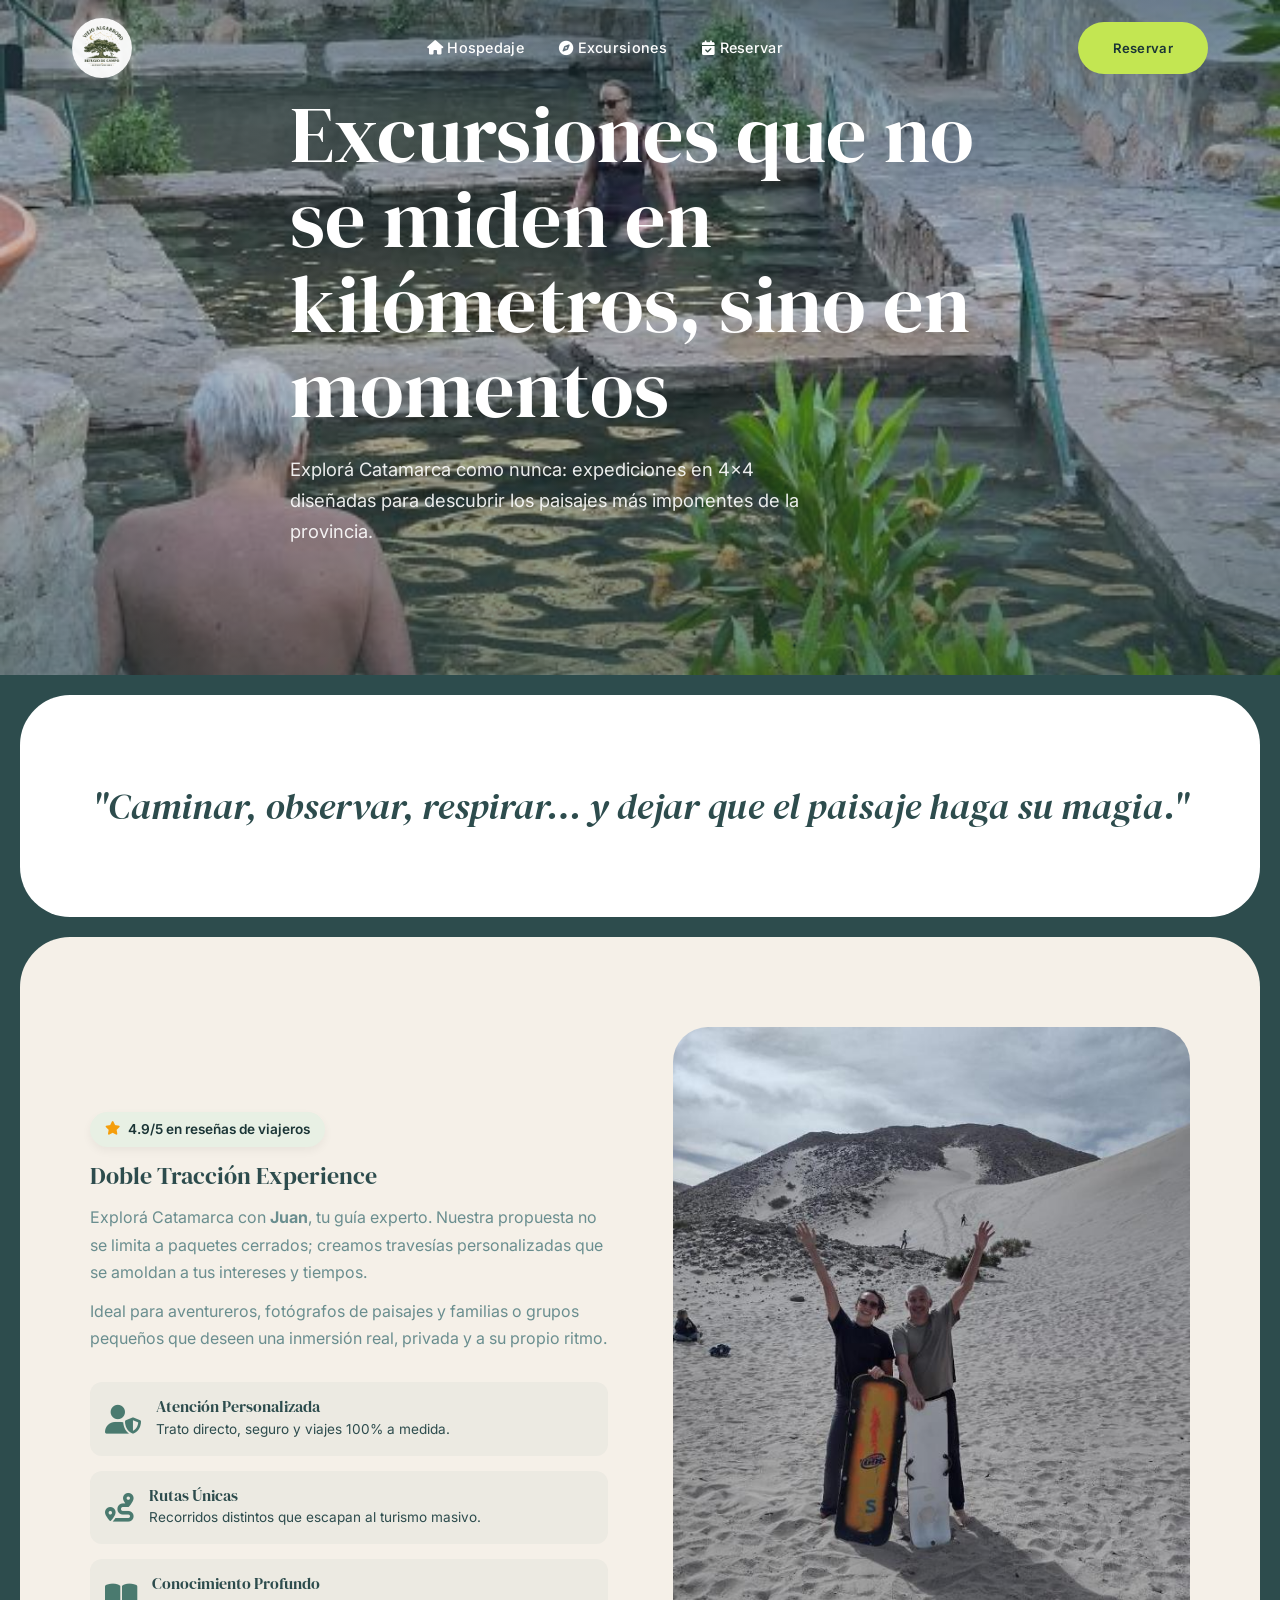
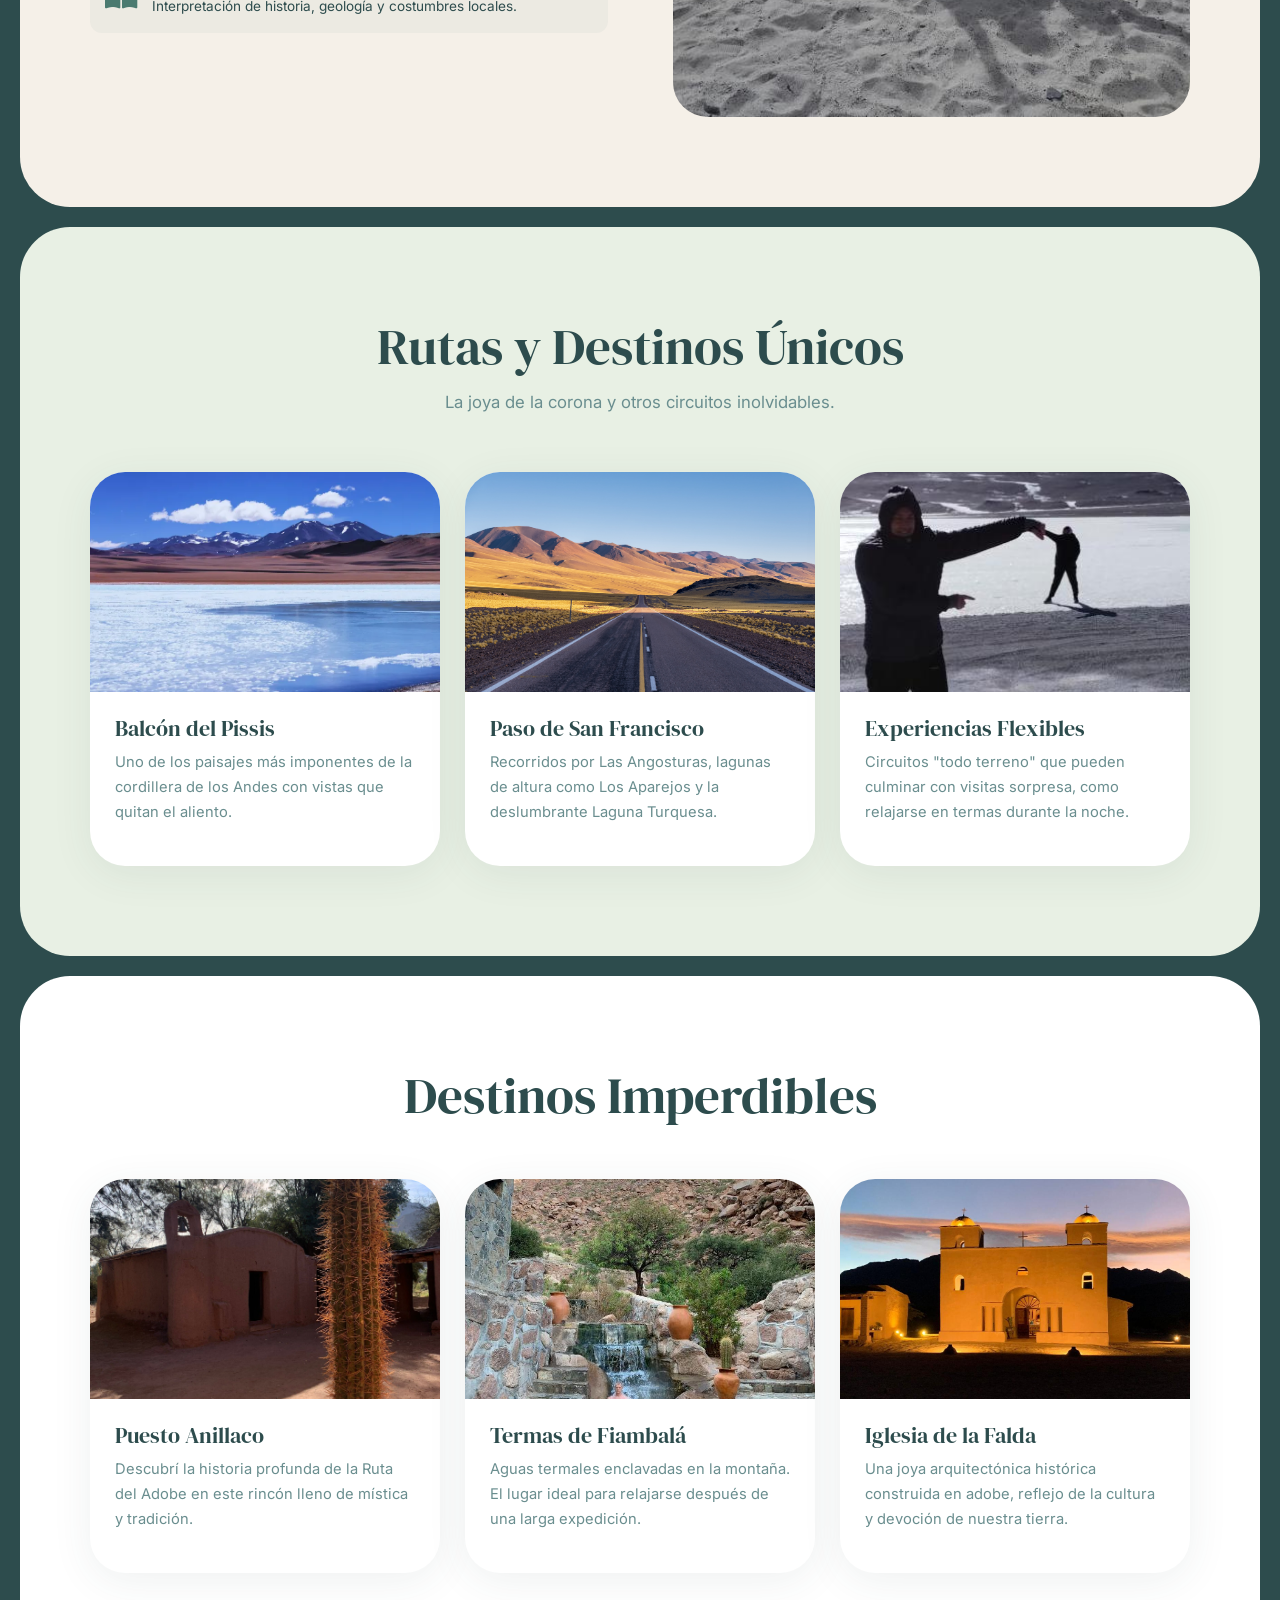
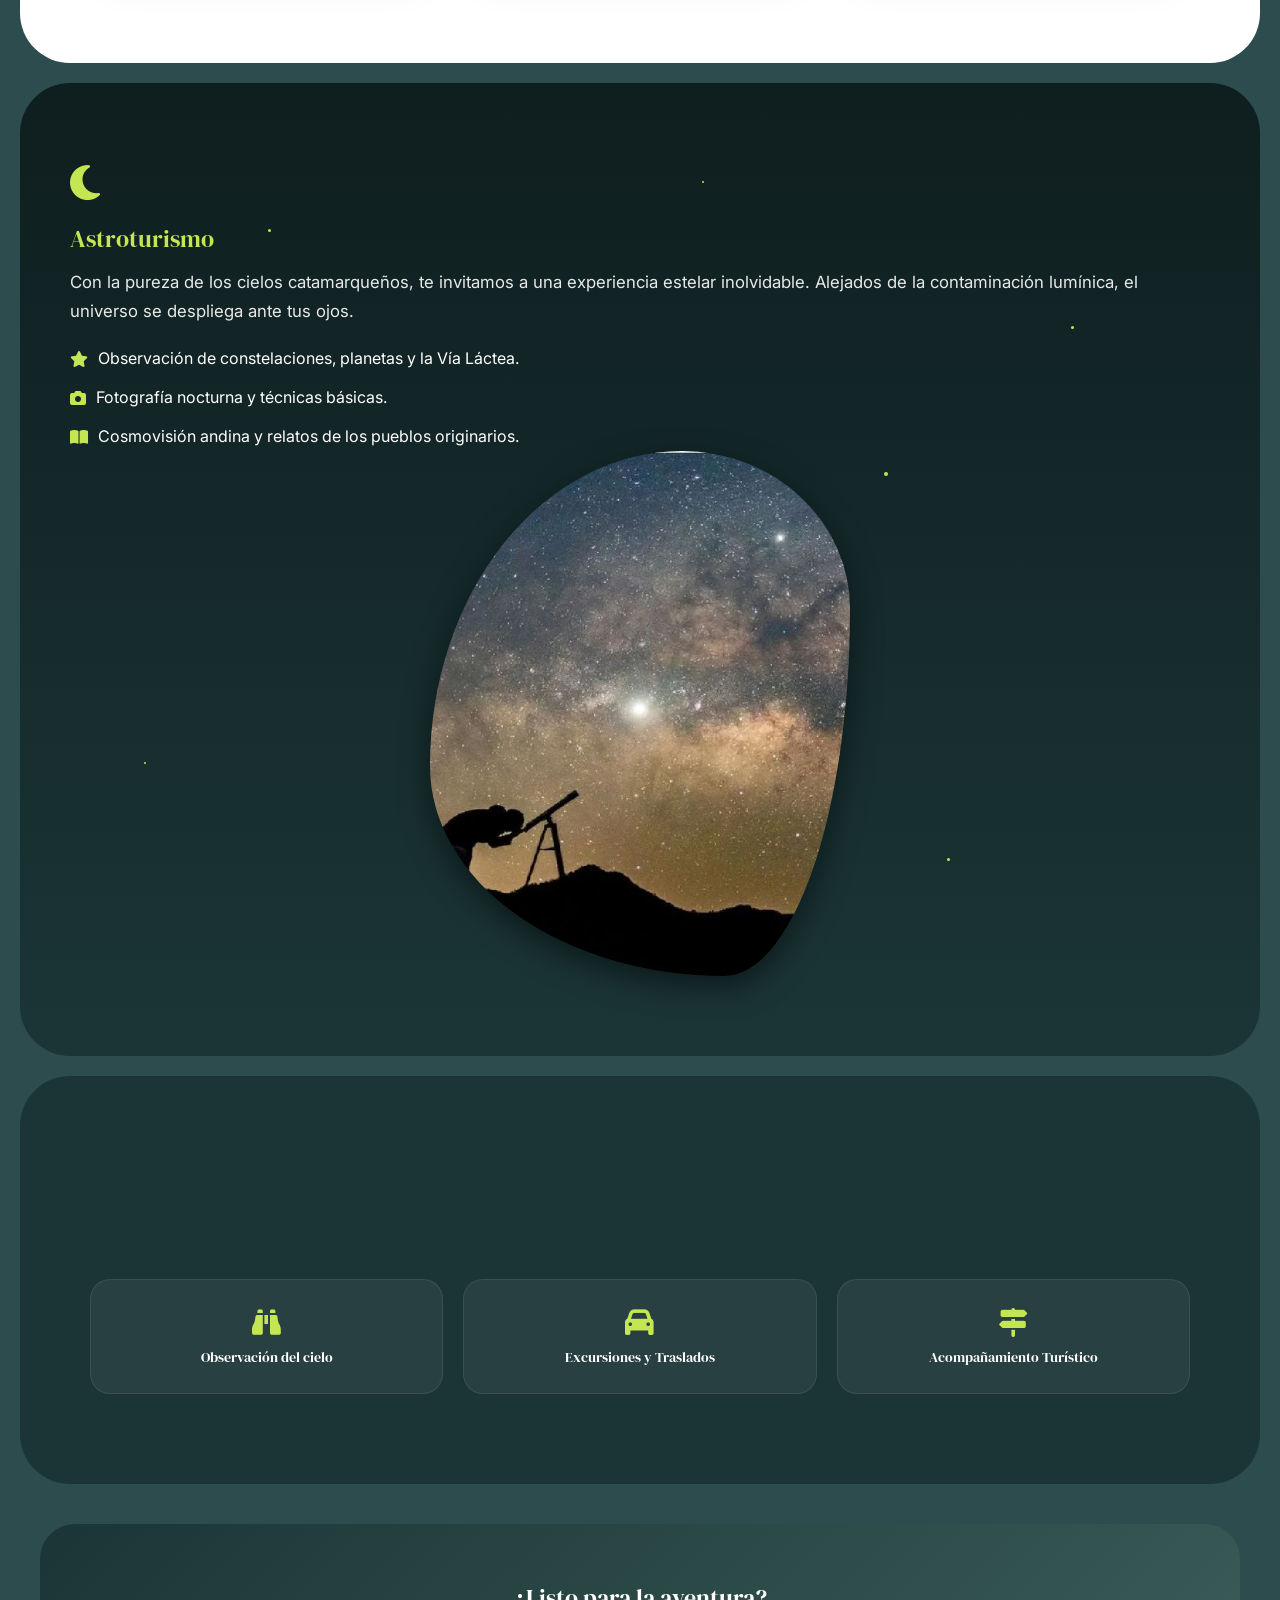
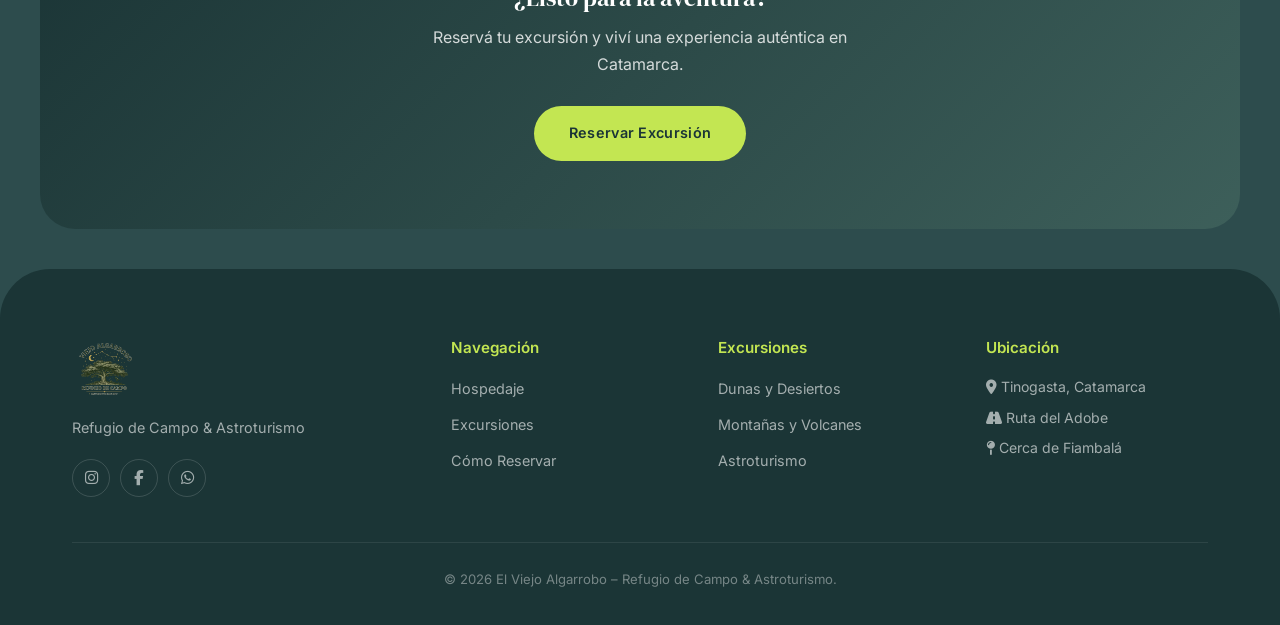
==== excursiones.html @ 02c89354 "Initial commit" ====
<!DOCTYPE html>
<html lang="es">

<head>
    <meta charset="UTF-8">
    <meta name="viewport" content="width=device-width, initial-scale=1.0">
    <title>Excursiones y Aventuras | El Viejo Algarrobo - Catamarca</title>
    <meta name="description"
        content="Expediciones en 4x4, astroturismo y aventuras únicas en Catamarca. Descubrí dunas, volcanes y la Ruta del Adobe.">
    <link rel="stylesheet" href="style.css">
    <link rel="stylesheet" href="https://cdnjs.cloudflare.com/ajax/libs/font-awesome/6.4.0/css/all.min.css">
</head>

<body>

    <header id="main-header">
        <div class="container">
            <nav>
                <a href="index.html" class="logo"><img src="img/LOGO N.png" alt="El Viejo Algarrobo"></a>
                <ul class="nav-links" id="nav-links">
                    <li><a href="index.html"><i class="fas fa-home"></i> Hospedaje</a></li>
                    <li><a href="excursiones.html"><i class="fas fa-compass"></i> Excursiones</a></li>
                    <li><a href="index.html#booking"><i class="fas fa-calendar-check"></i> Reservar</a></li>
                </ul>
                <button class="menu-toggle" id="menu-toggle" aria-label="Menú">
                    <span></span><span></span><span></span>
                </button>
                <a href="index.html#booking" class="btn btn-primary" style="font-size:0.82rem;">Reservar</a>
            </nav>
        </div>
    </header>

    <main>
        <!-- Hero -->
        <section class="hero" style="height: 75vh; min-height: 500px;">
            <div class="hero-slideshow">
                <div class="hero-slide active">
                    <img src="img/salidas/557940878.jpg" alt="Paisaje de Catamarca">
                </div>
            </div>
            <div class="container">
                <div class="hero-content">
                    <h1>Excursiones que no se miden en kilómetros, sino en momentos</h1>
                    <p>Explorá Catamarca como nunca: expediciones en 4x4 diseñadas para descubrir los paisajes más
                        imponentes de la provincia.</p>
                </div>
            </div>
        </section>

        <!-- Slogan -->
        <section class="section-card section-card--white" style="text-align:center;">
            <div class="section-inner reveal">
                <h2
                    style="font-style: italic; font-weight: 400; font-size: clamp(1.4rem, 3.5vw, 2.3rem); color: var(--primary);">
                    "Caminar, observar, respirar… y dejar que el paisaje haga su magia."</h2>
            </div>
        </section>

        <!-- Doble Traccion Experience -->
        <section class="section-card">
            <div class="section-inner">
                <div class="features-split">
                    <div class="features-content reveal-left">
                        <div
                            style="display:inline-flex; align-items:center; gap:8px; background:var(--green-soft); color:var(--primary-dark); padding:6px 15px; border-radius:20px; font-weight:600; font-size:0.85rem; margin-bottom:15px; box-shadow:0 4px 10px rgba(0,0,0,0.05);">
                            <i class="fas fa-star" style="color:#F59E0B;"></i> 4.9/5 en reseñas de viajeros
                        </div>
                        <h2 style="margin-bottom:15px;">Doble Tracción Experience</h2>
                        <p style="color:var(--text-light); margin-bottom:12px;">Explorá Catamarca con
                            <strong>Juan</strong>, tu guía experto. Nuestra propuesta no se limita a paquetes cerrados;
                            creamos travesías personalizadas que se amoldan a tus intereses y tiempos.</p>
                        <p style="color:var(--text-light); margin-bottom:20px;">Ideal para aventureros, fotógrafos de
                            paisajes y familias o grupos pequeños que deseen una inmersión real, privada y a su propio
                            ritmo.</p>

                        <div class="features-list" style="grid-template-columns: 1fr; gap:15px;">
                            <div class="feature-item"
                                style="flex-direction:row; align-items:center; gap:15px; background:rgba(45, 76, 77, 0.04); padding:15px; border-radius:12px;">
                                <i class="fas fa-user-shield" style="font-size:1.8rem;"></i>
                                <div>
                                    <h4 style="margin-bottom:2px;">Atención Personalizada</h4>
                                    <p style="font-size:0.85rem; margin:0;">Trato directo, seguro y viajes 100% a
                                        medida.</p>
                                </div>
                            </div>
                            <div class="feature-item"
                                style="flex-direction:row; align-items:center; gap:15px; background:rgba(45, 76, 77, 0.04); padding:15px; border-radius:12px;">
                                <i class="fas fa-route" style="font-size:1.8rem;"></i>
                                <div>
                                    <h4 style="margin-bottom:2px;">Rutas Únicas</h4>
                                    <p style="font-size:0.85rem; margin:0;">Recorridos distintos que escapan al turismo
                                        masivo.</p>
                                </div>
                            </div>
                            <div class="feature-item"
                                style="flex-direction:row; align-items:center; gap:15px; background:rgba(45, 76, 77, 0.04); padding:15px; border-radius:12px;">
                                <i class="fas fa-book-open" style="font-size:1.8rem;"></i>
                                <div>
                                    <h4 style="margin-bottom:2px;">Conocimiento Profundo</h4>
                                    <p style="font-size:0.85rem; margin:0;">Interpretación de historia, geología y
                                        costumbres locales.</p>
                                </div>
                            </div>
                        </div>
                    </div>
                    <div class="features-img reveal-right">
                        <img src="img/salidas/557941487.jpg" alt="Expedición en Catamarca 4x4" class="organic-shape">
                    </div>
                </div>
            </div>
        </section>

        <!-- Rutas y Destinos -->
        <section class="section-card section-card--green">
            <div class="section-inner">
                <div class="section-title reveal">
                    <h2>Rutas y Destinos Únicos</h2>
                    <p>La joya de la corona y otros circuitos inolvidables.</p>
                </div>
                <div class="cards-grid reveal-stagger">
                    <div class="card">
                        <div class="card-img"><img src="img/salidas/balcon-del-pissis.webp" alt="Balcón del Pissis">
                        </div>
                        <div class="card-content">
                            <h3>Balcón del Pissis</h3>
                            <p>Uno de los paisajes más imponentes de la cordillera de los Andes con vistas que quitan el
                                aliento.</p>
                        </div>
                    </div>
                    <div class="card">
                        <div class="card-img"><img
                                src="img/salidas/El-paso-de-San-Francisco-y-la-Ruta-de-los-Seismiles-3-1.jpg"
                                alt="Paso de San Francisco"></div>
                        <div class="card-content">
                            <h3>Paso de San Francisco</h3>
                            <p>Recorridos por Las Angosturas, lagunas de altura como Los Aparejos y la deslumbrante
                                Laguna Turquesa.</p>
                        </div>
                    </div>
                    <div class="card">
                        <div class="card-img"><img src="img/salidas/557941484.jpg" alt="Aventura Nocturna"></div>
                        <div class="card-content">
                            <h3>Experiencias Flexibles</h3>
                            <p>Circuitos "todo terreno" que pueden culminar con visitas sorpresa, como relajarse en
                                termas durante la noche.</p>
                        </div>
                    </div>
                </div>
            </div>
        </section>
        <!-- Places -->
        <section class="section-card section-card--white">
            <div class="section-inner">
                <div class="section-title reveal">
                    <h2>Destinos Imperdibles</h2>
                </div>
                <div class="cards-grid reveal-stagger"
                    style="grid-template-columns: repeat(auto-fit, minmax(300px, 1fr));">
                    <div class="card">
                        <div class="card-img"><img src="img/salidas/el puesto.jpg" alt="Puesto Anillaco"></div>
                        <div class="card-content">
                            <h3>Puesto Anillaco</h3>
                            <p>Descubrí la historia profunda de la Ruta del Adobe en este rincón lleno de mística y
                                tradición.</p>
                        </div>
                    </div>
                    <div class="card">
                        <div class="card-img"><img src="img/salidas/557940879.jpg" alt="Termas de Fiambalá"></div>
                        <div class="card-content">
                            <h3>Termas de Fiambalá</h3>
                            <p>Aguas termales enclavadas en la montaña. El lugar ideal para relajarse después de una
                                larga expedición.</p>
                        </div>
                    </div>
                    <div class="card">
                        <div class="card-img"><img src="img/salidas/557939324.jpg" alt="Iglesia de la Flada"></div>
                        <div class="card-content">
                            <h3>Iglesia de la Falda</h3>
                            <p>Una joya arquitectónica histórica construida en adobe, reflejo de la cultura y devoción
                                de nuestra tierra.</p>
                        </div>
                    </div>
                </div>
            </div>
        </section>

        <!-- Astroturismo -->
        <section class="section-card" style="padding:0; background:transparent;">
            <div class="astro-section reveal" style="text-align:left;">
                <div class="stars">
                    <div class="star"></div>
                    <div class="star"></div>
                    <div class="star"></div>
                    <div class="star"></div>
                    <div class="star"></div>
                    <div class="star"></div>
                </div>

                <div class="features-split" style="position:relative; z-index:1;">
                    <div class="features-content">
                        <i class="fas fa-moon"
                            style="font-size: 2.5rem; color: var(--accent); margin-bottom: 22px; display: block;"></i>
                        <h2 style="color:var(--accent); margin-bottom:15px;">Astroturismo</h2>
                        <p style="color:rgba(255,255,255,0.9); margin-bottom:12px; font-size: 1.05rem;">Con la pureza de
                            los cielos catamarqueños, te invitamos a una experiencia estelar inolvidable. Alejados de la
                            contaminación lumínica, el universo se despliega ante tus ojos.</p>

                        <div style="margin-top:20px; display:flex; flex-direction:column; gap:12px;">
                            <div style="display:flex; align-items:center; gap:10px;">
                                <i class="fas fa-star" style="color:var(--accent);"></i>
                                <span style="color:var(--white);">Observación de constelaciones, planetas y la Vía
                                    Láctea.</span>
                            </div>
                            <div style="display:flex; align-items:center; gap:10px;">
                                <i class="fas fa-camera" style="color:var(--accent);"></i>
                                <span style="color:var(--white);">Fotografía nocturna y técnicas básicas.</span>
                            </div>
                            <div style="display:flex; align-items:center; gap:10px;">
                                <i class="fas fa-book-open" style="color:var(--accent);"></i>
                                <span style="color:var(--white);">Cosmovisión andina y relatos de los pueblos
                                    originarios.</span>
                            </div>
                        </div>
                    <div class="features-img">
                        <div class="astro-img-wrapper organic-shape">
                            <div class="shooting-star shooting-star-1"></div>
                            <div class="shooting-star shooting-star-2"></div>
                            <div class="shooting-star shooting-star-3"></div>
                            <img src="img/salidas/astroturismo.webp" alt="Astroturismo en Catamarca">
                        </div>
                    </div>
                </div>
            </div>
        </section>

        <!-- Activities -->
        <section class="section-card section-card--dark">
            <div class="section-inner">
                <div class="section-title reveal">
                    <h2>Actividades</h2>
                </div>
                <div class="services-grid reveal-stagger"
                    style="grid-template-columns: repeat(auto-fit, minmax(180px, 1fr));">
                    <div class="service-item"><i class="fas fa-binoculars"></i>
                        <h4>Observación del cielo</h4>
                    </div>
                    <div class="service-item"><i class="fas fa-car"></i>
                        <h4>Excursiones y Traslados</h4>
                    </div>
                    <div class="service-item"><i class="fas fa-map-signs"></i>
                        <h4>Acompañamiento Turístico</h4>
                    </div>
                </div>
            </div>
        </section>

        <!-- CTA -->
        <section class="section-card" style="background:transparent; padding:20px;">
            <div class="cta-banner reveal">
                <h2>¿Listo para la aventura?</h2>
                <p>Reservá tu excursión y viví una experiencia auténtica en Catamarca.</p>
                <a href="index.html#booking" class="btn btn-primary">Reservar Excursión</a>
            </div>
        </section>
    </main>

    <footer>
        <div class="container">
            <div class="footer-grid">
                <div class="footer-logo">
                    <img src="img/LOGO N.png" alt="Logo">
                    <p>Refugio de Campo & Astroturismo</p>
                    <div class="social-links">
                        <a href="https://www.instagram.com/elviejoalgarrobotinogasta/" target="_blank"
                            aria-label="Instagram"><i class="fab fa-instagram"></i></a>
                        <a href="#" aria-label="Facebook"><i class="fab fa-facebook-f"></i></a>
                        <a href="#" aria-label="WhatsApp"><i class="fab fa-whatsapp"></i></a>
                    </div>
                </div>
                <div class="footer-col">
                    <h4>Navegación</h4>
                    <ul>
                        <li><a href="index.html">Hospedaje</a></li>
                        <li><a href="excursiones.html">Excursiones</a></li>
                        <li><a href="index.html#booking">Cómo Reservar</a></li>
                    </ul>
                </div>
                <div class="footer-col">
                    <h4>Excursiones</h4>
                    <ul>
                        <li><a href="#">Dunas y Desiertos</a></li>
                        <li><a href="#">Montañas y Volcanes</a></li>
                        <li><a href="#">Astroturismo</a></li>
                    </ul>
                </div>
                <div class="footer-col">
                    <h4>Ubicación</h4>
                    <p><i class="fas fa-map-marker-alt"></i> Tinogasta, Catamarca</p>
                    <p><i class="fas fa-road"></i> Ruta del Adobe</p>
                    <p><i class="fas fa-map-pin"></i> Cerca de Fiambalá</p>
                </div>
            </div>
            <div class="copyright">
                <p>&copy; 2026 El Viejo Algarrobo – Refugio de Campo & Astroturismo.</p>
            </div>
        </div>
    </footer>

    <script src="main.js"></script>
</body>

</html>
---- style.css ----
@import url('https://fonts.googleapis.com/css2?family=DM+Serif+Display:ital@0;1&family=Inter:wght@100..900&display=swap');

:root {
    --primary: #2D4C4D;
    --primary-dark: #1B3536;
    --primary-light: #3A6364;
    --accent: #C3E652;
    --accent-dark: #a8c93e;
    --cream: #F5F0E8;
    --cream-light: #FAF8F4;
    --white: #ffffff;
    --green-soft: #E8F0E4;
    --green-card: #3D5F5A;
    --green-muted: #4A7A6F;
    --text: #2D4C4D;
    --text-light: #6A8E8F;
    --font-serif: "DM Serif Display", serif;
    --font-sans: "Inter", sans-serif;
    --radius-xl: 50px;
    --radius-lg: 35px;
    --radius-md: 20px;
    --radius-pill: 100px;
    --transition: all 0.5s cubic-bezier(0.4, 0, 0.2, 1);
    --shadow-card: 0 8px 40px rgba(45, 76, 77, 0.08);
}

*, *::before, *::after { margin: 0; padding: 0; box-sizing: border-box; }
html { scroll-behavior: smooth; }

body {
    font-family: var(--font-sans);
    background-color: var(--primary);
    color: var(--text);
    line-height: 1.7;
    overflow-x: hidden;
}

h1, h2, h3, h4 { font-family: var(--font-serif); font-weight: 400; line-height: 1.15; }
a { text-decoration: none; color: inherit; transition: var(--transition); }
ul { list-style: none; }
img { max-width: 100%; display: block; }

/* --- Utilities --- */
.container { max-width: 1200px; margin: 0 auto; padding: 0 2rem; }

.section-card {
    background: var(--cream);
    border-radius: var(--radius-xl);
    padding: 90px 60px;
    margin: 20px;
    position: relative;
}

.section-card--white {
    background: var(--white);
}

.section-card--green {
    background: var(--green-soft);
}

.section-card--dark {
    background: var(--primary-dark);
    color: var(--white);
}

.section-card--accent {
    background: var(--green-card);
    color: var(--white);
}

.section-inner {
    max-width: 1100px;
    margin: 0 auto;
}

.btn {
    display: inline-block;
    padding: 15px 35px;
    border-radius: var(--radius-pill);
    font-weight: 600;
    font-size: 0.9rem;
    letter-spacing: 0.3px;
    cursor: pointer;
    border: none;
    font-family: var(--font-sans);
    transition: var(--transition);
    position: relative;
    overflow: hidden;
}

.btn-primary {
    background-color: var(--accent);
    color: var(--primary-dark);
}
.btn-primary:hover {
    background-color: var(--accent-dark);
    transform: translateY(-3px);
    box-shadow: 0 12px 30px rgba(195, 230, 82, 0.35);
}

.btn-outline {
    border: 2px solid var(--primary);
    background: transparent;
    color: var(--primary);
}
.btn-outline:hover { background: var(--primary); color: var(--white); }

.btn-outline-light {
    border: 2px solid rgba(255,255,255,0.5);
    background: transparent;
    color: var(--white);
}
.btn-outline-light:hover {
    background: rgba(255,255,255,0.12);
    border-color: var(--white);
}

.organic-shape {
    border-radius: 60% 40% 30% 70% / 60% 30% 70% 40%;
    overflow: hidden;
}

/* --- Header --- */
header {
    position: fixed; top: 0; left: 0; width: 100%;
    z-index: 1000; padding: 18px 0;
    transition: var(--transition);
}

header.scrolled {
    background: rgba(45, 76, 77, 0.92);
    backdrop-filter: blur(14px);
    padding: 10px 0;
    box-shadow: 0 4px 30px rgba(0,0,0,0.15);
}

nav { display: flex; justify-content: space-between; align-items: center; }
.logo img { 
    height: 60px; 
    border-radius: 50%; 
    background: rgba(255, 255, 255, 0.95);
    padding: 5px;
    box-shadow: 0 0 15px rgba(255, 255, 255, 0.5);
    animation: pulseNavLogo 3s infinite alternate;
}

@keyframes pulseNavLogo {
    0% { box-shadow: 0 0 10px rgba(255, 255, 255, 0.4); }
    100% { box-shadow: 0 0 20px rgba(255, 255, 255, 0.8); }
}
.nav-links { display: flex; gap: 35px; }
.nav-links a {
    font-weight: 500; font-size: 0.9rem;
    color: var(--white); position: relative;
    letter-spacing: 0.3px;
}
.nav-links a::after {
    content: ''; position: absolute; bottom: -6px; left: 0;
    width: 0; height: 2px; background: var(--accent);
    transition: width 0.4s ease;
}
.nav-links a:hover::after { width: 100%; }

.menu-toggle {
    display: none; background: none; border: none;
    cursor: pointer; flex-direction: column; gap: 5px; padding: 8px;
    z-index: 1001;
}
.menu-toggle span {
    display: block; width: 28px; height: 3px;
    background: var(--white); transition: var(--transition);
    border-radius: 3px; transform-origin: center;
}
.menu-toggle.active span:nth-child(1) { transform: translateY(8px) rotate(45deg); }
.menu-toggle.active span:nth-child(2) { opacity: 0; }
.menu-toggle.active span:nth-child(3) { transform: translateY(-8px) rotate(-45deg); }

/* --- Tailwind-like Utility Animations --- */
.animate-pulse-slow {
    animation: twPulse 3s cubic-bezier(0.4, 0, 0.6, 1) infinite;
}
@keyframes twPulse {
    0%, 100% { opacity: 1; }
    50% { opacity: .7; }
}
.animate-bounce-soft {
    animation: twBounce 2s infinite;
}
@keyframes twBounce {
    0%, 100% { transform: translateY(0); }
    50% { transform: translateY(-8px); }
}

/* --- Hero --- */
.hero {
    height: 100vh; min-height: 650px;
    display: flex; align-items: center;
    position: relative; color: var(--white);
    overflow: hidden;
}

.hero-slideshow {
    position: absolute; inset: 0; z-index: 1;
}

.hero-slide {
    position: absolute; inset: 0;
    opacity: 0;
    transition: opacity 1.8s ease-in-out;
}

.hero-slide.active { opacity: 1; }

.hero-slide img {
    width: 100%; height: 100%; object-fit: cover;
    animation: slowZoom 12s ease-in-out infinite alternate;
}

@keyframes slowZoom {
    0% { transform: scale(1); }
    100% { transform: scale(1.08); }
}

.hero-slideshow::after {
    content: ''; position: absolute; inset: 0;
    background: linear-gradient(
        180deg,
        rgba(27, 53, 54, 0.55) 0%,
        rgba(27, 53, 54, 0.2) 40%,
        rgba(27, 53, 54, 0.6) 100%
    );
    z-index: 2;
}

.hero-content {
    position: relative; z-index: 3; max-width: 700px;
}

.hero-centered {
    display: flex; flex-direction: column;
    align-items: center; text-align: center;
    max-width: 800px; margin: 0 auto;
}

.hero-logo {
    width: 180px; height: 180px;
    border-radius: 50%;
    object-fit: contain;
    margin-bottom: 30px;
    opacity: 0; transform: scale(0.8);
    background: rgba(255, 255, 255, 0.95);
    padding: 15px;
    box-shadow: 0 0 30px rgba(255, 255, 255, 0.4);
    animation: heroLogoIn 1s cubic-bezier(0.16, 1, 0.3, 1) forwards 0.3s, pulseHeroLogo 4s infinite alternate 1.3s;
}

@keyframes heroLogoIn {
    to { opacity: 1; transform: scale(1); }
}

@keyframes pulseHeroLogo {
    0% { box-shadow: 0 0 20px rgba(255, 255, 255, 0.4); transform: scale(1); }
    100% { box-shadow: 0 0 50px rgba(255, 255, 255, 0.8); transform: scale(1.05); }
}

.hero-centered h1 {
    font-size: clamp(2.5rem, 6vw, 4.5rem);
    line-height: 1.06; margin-bottom: 18px;
    opacity: 0; transform: translateY(30px);
    animation: heroFadeUp 1.2s cubic-bezier(0.16, 1, 0.3, 1) forwards 0.8s;
}

.hero-centered p {
    font-size: 1.15rem; margin-bottom: 35px;
    opacity: 0; transform: translateY(25px);
    animation: heroFadeUp 1.2s cubic-bezier(0.16, 1, 0.3, 1) forwards 1.1s;
    max-width: 520px; color: rgba(255,255,255,0.9);
}

.hero-centered .hero-btns {
    justify-content: center;
    opacity: 0; transform: translateY(25px);
    animation: heroFadeUp 1.2s cubic-bezier(0.16, 1, 0.3, 1) forwards 1.4s;
}

.hero h1 {
    font-size: clamp(2.8rem, 7vw, 5rem);
    line-height: 1.06; margin-bottom: 22px;
    opacity: 0; transform: translateY(40px);
    animation: heroFadeUp 1.2s cubic-bezier(0.16, 1, 0.3, 1) forwards 0.6s;
}

.hero p {
    font-size: 1.15rem; margin-bottom: 35px;
    opacity: 0; transform: translateY(30px);
    animation: heroFadeUp 1.2s cubic-bezier(0.16, 1, 0.3, 1) forwards 0.9s;
    max-width: 520px; color: rgba(255,255,255,0.9);
}

.hero-btns {
    display: flex; gap: 15px; flex-wrap: wrap;
    opacity: 0; transform: translateY(30px);
    animation: heroFadeUp 1.2s cubic-bezier(0.16, 1, 0.3, 1) forwards 1.2s;
}

@keyframes heroFadeUp {
    to { opacity: 1; transform: translateY(0); }
}

/* Hero dots */
.hero-dots {
    position: absolute; bottom: 40px; left: 50%;
    transform: translateX(-50%); z-index: 4;
    display: flex; gap: 10px;
}
.hero-dot {
    width: 10px; height: 10px; border-radius: 50%;
    background: rgba(255,255,255,0.4); border: none;
    cursor: pointer; transition: var(--transition);
}
.hero-dot.active {
    background: var(--accent); width: 28px;
    border-radius: 10px;
}

/* --- Section Titles --- */
.section-title { text-align: center; margin-bottom: 55px; }
.section-title h2 {
    font-size: clamp(2rem, 5vw, 3.2rem);
    color: var(--primary); margin-bottom: 12px;
}
.section-title p {
    color: var(--text-light); font-size: 1.05rem;
    max-width: 550px; margin: 0 auto;
}

.section-card--dark .section-title h2,
.section-card--accent .section-title h2 { color: var(--white); }
.section-card--dark .section-title p,
.section-card--accent .section-title p { color: rgba(255,255,255,0.7); }

/* --- Cards --- */
.cards-grid {
    display: grid;
    grid-template-columns: repeat(auto-fit, minmax(260px, 1fr));
    gap: 25px;
}

.card {
    background: var(--white); border-radius: var(--radius-lg);
    overflow: hidden; transition: var(--transition);
    box-shadow: var(--shadow-card);
}
.card:hover {
    transform: translateY(-8px);
    box-shadow: 0 20px 50px rgba(45, 76, 77, 0.12);
}

.card-img { height: 220px; overflow: hidden; }
.card-img img {
    width: 100%; height: 100%; object-fit: cover;
    transition: transform 0.7s ease;
}
.card:hover .card-img img { transform: scale(1.08); }

.card-content { padding: 25px; }
.card h3 { font-size: 1.35rem; margin-bottom: 8px; }
.card p { color: var(--text-light); font-size: 0.92rem; margin-bottom: 16px; }

.card-tags { display: flex; flex-wrap: wrap; gap: 7px; }
.tag {
    font-size: 0.75rem; padding: 5px 14px;
    background: var(--green-soft); border-radius: 20px;
    color: var(--primary); font-weight: 500;
}

/* --- Services --- */
.services-grid {
    display: grid;
    grid-template-columns: repeat(auto-fit, minmax(130px, 1fr));
    gap: 20px; text-align: center;
}

.service-item {
    padding: 28px 12px;
    border-radius: var(--radius-md);
    transition: var(--transition);
    background: rgba(255,255,255,0.06);
    border: 1px solid rgba(255,255,255,0.08);
}
.service-item:hover {
    background: rgba(255,255,255,0.12);
    transform: translateY(-4px);
}
.service-item i {
    font-size: 1.8rem; color: var(--accent);
    margin-bottom: 12px; display: block;
}
.service-item h4 { font-size: 0.88rem; font-weight: 500; color: var(--white); }

/* --- Features --- */
.features-split { display: flex; align-items: center; gap: 65px; }
.features-content { flex: 1; }
.features-img { flex: 1; position: relative; }
.features-img img { border-radius: var(--radius-lg); }

.features-list {
    display: grid; grid-template-columns: 1fr 1fr;
    gap: 22px; margin-top: 30px;
}
.feature-item { display: flex; flex-direction: column; gap: 6px; }
.feature-item i { font-size: 1.3rem; color: var(--green-muted); }

/* --- Booking --- */
.booking-grid {
    display: grid;
    grid-template-columns: repeat(auto-fit, minmax(250px, 1fr));
    gap: 25px;
}
.booking-card {
    background: rgba(255,255,255,0.06); padding: 35px;
    border-radius: var(--radius-md);
    border: 1px solid rgba(255,255,255,0.1);
    transition: var(--transition);
}
.booking-card:hover {
    background: rgba(255,255,255,0.1);
    transform: translateY(-4px);
}
.booking-card h3 { margin-bottom: 12px; color: var(--accent); font-size: 1.25rem; }
.booking-card p { color: rgba(255,255,255,0.75); margin-bottom: 8px; }

/* --- Gallery --- */
.gallery-grid {
    display: grid;
    grid-template-columns: repeat(3, 1fr);
    gap: 12px;
}
.gallery-item {
    border-radius: var(--radius-md); overflow: hidden;
    aspect-ratio: 4/3; cursor: pointer;
}
.gallery-item img {
    width: 100%; height: 100%; object-fit: cover;
    transition: transform 0.6s ease;
}
.gallery-item:hover img { transform: scale(1.08); }

/* --- CTA --- */
.cta-banner {
    background: linear-gradient(135deg, var(--primary-dark), var(--green-card));
    color: var(--white); border-radius: var(--radius-lg);
    padding: 60px; text-align: center;
}
.cta-banner h2 { color: var(--white); margin-bottom: 12px; }
.cta-banner p { color: rgba(255,255,255,0.8); margin-bottom: 28px; max-width: 480px; margin-left: auto; margin-right: auto; }

/* --- Astro Section --- */
.astro-section {
    background: linear-gradient(180deg, #0F1E1F 0%, var(--primary-dark) 100%);
    color: var(--white); border-radius: var(--radius-xl);
    padding: 80px 50px; text-align: center;
    position: relative; overflow: hidden;
}
.astro-section .stars {
    position: absolute; inset: 0; pointer-events: none;
}
.astro-section .star {
    position: absolute; width: 3px; height: 3px;
    background: var(--accent); border-radius: 50%;
    animation: twinkle 3s ease-in-out infinite;
}
.astro-section .star:nth-child(1) { top: 15%; left: 20%; animation-delay: 0s; }
.astro-section .star:nth-child(2) { top: 25%; right: 15%; animation-delay: 1s; }
.astro-section .star:nth-child(3) { bottom: 30%; left: 10%; animation-delay: 0.5s; width: 2px; height: 2px; }
.astro-section .star:nth-child(4) { top: 40%; right: 30%; animation-delay: 2s; width: 4px; height: 4px; }
.astro-section .star:nth-child(5) { bottom: 20%; right: 25%; animation-delay: 1.5s; }
.astro-section .star:nth-child(6) { top: 10%; left: 55%; animation-delay: 0.8s; width: 2px; height: 2px; }

@keyframes twinkle {
    0%, 100% { opacity: 0.2; transform: scale(1); }
    50% { opacity: 1; transform: scale(1.5); }
}

.astro-img-wrapper {
    position: relative; overflow: hidden;
    /* organic shape handled by the class */
    box-shadow: 0 10px 30px rgba(0,0,0,0.5);
    width: 100%; max-width: 420px; margin: 0 auto;
    aspect-ratio: 4/5;
}
.astro-img-wrapper img {
    width: 100%; height: 100%; object-fit: cover;
    object-position: center bottom;
    animation: slowPan 30s ease-in-out infinite alternate;
}
@keyframes slowPan {
    0% { transform: scale(1) translate(0, 0); }
    100% { transform: scale(1.15) translate(-2%, 3%); }
}
.shooting-star {
    position: absolute; width: 120px; height: 2px;
    background: linear-gradient(90deg, rgba(255,255,255,1), rgba(255,255,255,0));
    z-index: 5; opacity: 0;
}
.shooting-star-1 { top: 10%; left: -120px; animation: shoot 7s infinite 1s; }
.shooting-star-2 { top: 40%; left: -200px; animation: shoot 11s infinite 4s; }
.shooting-star-3 { top: -10%; left: 20%; animation: shoot 9s infinite 7s; }

@keyframes shoot {
    0% { transform: translate(0, 0) rotate(35deg); opacity: 1; }
    15% { transform: translate(800px, 500px) rotate(35deg); opacity: 0; }
    100% { opacity: 0; transform: translate(800px, 500px) rotate(35deg); }
}

.astro-section h2 { color: var(--accent); }
.astro-section p { color: rgba(255,255,255,0.8); }

/* --- Footer --- */
footer {
    padding: 70px 0 35px;
    background: var(--primary-dark);
    color: var(--white);
    margin-top: 20px;
    border-radius: var(--radius-xl) var(--radius-xl) 0 0;
}
.footer-grid {
    display: grid;
    grid-template-columns: 1.5fr 1fr 1fr 1fr;
    gap: 45px; margin-bottom: 45px;
}
.footer-logo img { height: 65px; margin-bottom: 12px; border-radius: 8px; }
.footer-logo p { color: rgba(255,255,255,0.6); font-size: 0.9rem; }

.footer-col h4 { margin-bottom: 18px; color: var(--accent); font-size: 0.95rem; font-family: var(--font-sans); font-weight: 600; }
.footer-col li { margin-bottom: 9px; }
.footer-col a { color: rgba(255,255,255,0.6); font-size: 0.9rem; }
.footer-col a:hover { color: var(--white); }
.footer-col p { color: rgba(255,255,255,0.6); margin-bottom: 7px; font-size: 0.88rem; }

.social-links { display: flex; gap: 10px; margin-top: 18px; }
.social-links a {
    width: 38px; height: 38px; border-radius: 50%;
    border: 1px solid rgba(255,255,255,0.15);
    display: flex; align-items: center; justify-content: center;
    color: rgba(255,255,255,0.6); font-size: 0.95rem;
    transition: var(--transition);
}
.social-links a:hover {
    background: var(--accent); color: var(--primary-dark);
    border-color: var(--accent); transform: translateY(-2px);
}

.copyright {
    text-align: center; padding-top: 25px;
    border-top: 1px solid rgba(255,255,255,0.08);
    color: rgba(255,255,255,0.4); font-size: 0.82rem;
}

/* --- Reveal Animations --- */
.reveal {
    opacity: 0; transform: translateY(35px);
    transition: all 0.9s cubic-bezier(0.16, 1, 0.3, 1);
}
.reveal.visible { opacity: 1; transform: translateY(0); }

.reveal-left {
    opacity: 0; transform: translateX(-40px);
    transition: all 0.9s cubic-bezier(0.16, 1, 0.3, 1);
}
.reveal-left.visible { opacity: 1; transform: translateX(0); }

.reveal-right {
    opacity: 0; transform: translateX(40px);
    transition: all 0.9s cubic-bezier(0.16, 1, 0.3, 1);
}
.reveal-right.visible { opacity: 1; transform: translateX(0); }

/* Stagger children */
.reveal-stagger > * {
    opacity: 0; transform: translateY(25px);
    transition: all 0.7s cubic-bezier(0.16, 1, 0.3, 1);
}
.reveal-stagger.visible > *:nth-child(1) { transition-delay: 0.05s; opacity: 1; transform: translateY(0); }
.reveal-stagger.visible > *:nth-child(2) { transition-delay: 0.15s; opacity: 1; transform: translateY(0); }
.reveal-stagger.visible > *:nth-child(3) { transition-delay: 0.25s; opacity: 1; transform: translateY(0); }
.reveal-stagger.visible > *:nth-child(4) { transition-delay: 0.35s; opacity: 1; transform: translateY(0); }
.reveal-stagger.visible > *:nth-child(5) { transition-delay: 0.45s; opacity: 1; transform: translateY(0); }
.reveal-stagger.visible > *:nth-child(6) { transition-delay: 0.55s; opacity: 1; transform: translateY(0); }
.reveal-stagger.visible > *:nth-child(7) { transition-delay: 0.65s; opacity: 1; transform: translateY(0); }
.reveal-stagger.visible > *:nth-child(8) { transition-delay: 0.75s; opacity: 1; transform: translateY(0); }

/* --- Location Map --- */
.location-details { display: flex; flex-direction: column; gap: 20px; margin-top: 25px; }
.loc-item { display: flex; align-items: flex-start; gap: 15px; }
.loc-item i { font-size: 1.4rem; color: var(--primary); background: var(--accent); padding: 12px; border-radius: 50%; width: 48px; height: 48px; display: flex; align-items: center; justify-content: center; }
.loc-item h4 { margin-bottom: 3px; color: var(--primary); font-size: 1.05rem; font-weight: 600; }
.loc-item p { color: var(--text-light); font-size: 0.9rem; line-height: 1.4; margin: 0; }

.map-container { position: relative; overflow: hidden; border-radius: var(--radius-lg); box-shadow: var(--shadow-card); background: #eee; }
.map-container.organic-shape { border-radius: 60% 40% 30% 70% / 60% 30% 70% 40%; }
.map-container iframe { width: 100%; display: block; border: none; min-height: 400px; }
.map-badge {
    position: absolute; bottom: 30px; left: 50%; margin-left: -90px;
    background: var(--white); color: var(--primary-dark);
    padding: 12px 22px; border-radius: var(--radius-pill);
    font-weight: 600; font-size: 0.9rem;
    box-shadow: 0 10px 25px rgba(0,0,0,0.2);
    display: flex; align-items: center; gap: 8px;
    white-space: nowrap; z-index: 10;
}
.map-badge i { color: #EA4335; font-size: 1.2rem; }


/* --- Responsive --- */
@media (max-width: 992px) {
    .features-split { flex-direction: column; gap: 40px; }
    .features-split.reverse { flex-direction: column; }
    .footer-grid { grid-template-columns: 1fr 1fr; }
    .section-card { padding: 60px 35px; margin: 12px; }
    .gallery-grid { grid-template-columns: repeat(2, 1fr); }
    .astro-section { padding: 60px 30px; }
}

@media (max-width: 768px) {
    .section-card { padding: 45px 22px; margin: 8px; border-radius: var(--radius-lg); }
    .menu-toggle { display: flex; }
    .nav-links { 
        position: absolute; top: 100%; left: 0; width: 100%;
        background: var(--primary-dark); padding: 0 30px;
        box-shadow: 0 20px 40px rgba(0,0,0,0.2);
        display: flex; flex-direction: column; gap: 20px;
        border-radius: 0 0 var(--radius-lg) var(--radius-lg);
        max-height: 0; overflow: hidden; opacity: 0;
        transition: all 0.4s cubic-bezier(0.4, 0, 0.2, 1);
    }
    .nav-links.active {
        max-height: 400px; opacity: 1; padding: 30px;
    }
    .nav-links a { 
        color: var(--white) !important; 
        font-size: 1.15rem; 
        display: flex; align-items: center; gap: 12px;
    }
    .nav-links a i { color: var(--accent); font-size: 1.2rem; }

    .footer-grid { grid-template-columns: 1fr; gap: 25px; }
    .cards-grid { grid-template-columns: 1fr; }
    .services-grid { grid-template-columns: repeat(2, 1fr); gap: 12px; }
    .features-list { grid-template-columns: 1fr; }
    .gallery-grid { grid-template-columns: 1fr 1fr; }
    .cta-banner { padding: 40px 22px; }
    .hero-btns { flex-direction: column; align-items: flex-start; }
    .booking-grid { grid-template-columns: 1fr; }
}

/* --- Lightbox --- */
.lightbox {
    display: none; position: fixed; z-index: 2000;
    left: 0; top: 0; width: 100%; height: 100%;
    background-color: rgba(0, 0, 0, 0.9);
    backdrop-filter: blur(5px);
    opacity: 0; transition: opacity 0.3s ease;
}
.lightbox.show { display: flex; opacity: 1; align-items: center; justify-content: center; }
.lightbox-content-wrapper { position: relative; max-width: 90%; max-height: 85%; }
.lightbox-content {
    max-width: 100%; max-height: 85vh;
    border-radius: 8px; box-shadow: 0 0 20px rgba(0,0,0,0.5);
    animation: zoomIn 0.3s ease;
    user-select: none;
}
@keyframes zoomIn { from { transform: scale(0.95); opacity: 0; } to { transform: scale(1); opacity: 1; } }
.lightbox-close {
    position: absolute; top: 15px; right: 25px;
    color: rgba(255,255,255,0.7); font-size: 40px; font-weight: bold;
    cursor: pointer; transition: 0.3s; z-index: 2010;
}
.lightbox-close:hover { color: var(--accent); }
.lightbox-prev, .lightbox-next {
    cursor: pointer; position: absolute; top: 50%; width: auto;
    padding: 16px; margin-top: -22px; color: rgba(255,255,255,0.7);
    font-weight: bold; font-size: 30px; transition: 0.3s;
    user-select: none; border-radius: 5px; z-index: 2010;
}
.lightbox-prev { left: 10px; }
.lightbox-next { right: 10px; }
.lightbox-prev:hover, .lightbox-next:hover { 
    background-color: rgba(0,0,0,0.5); color: white;
}
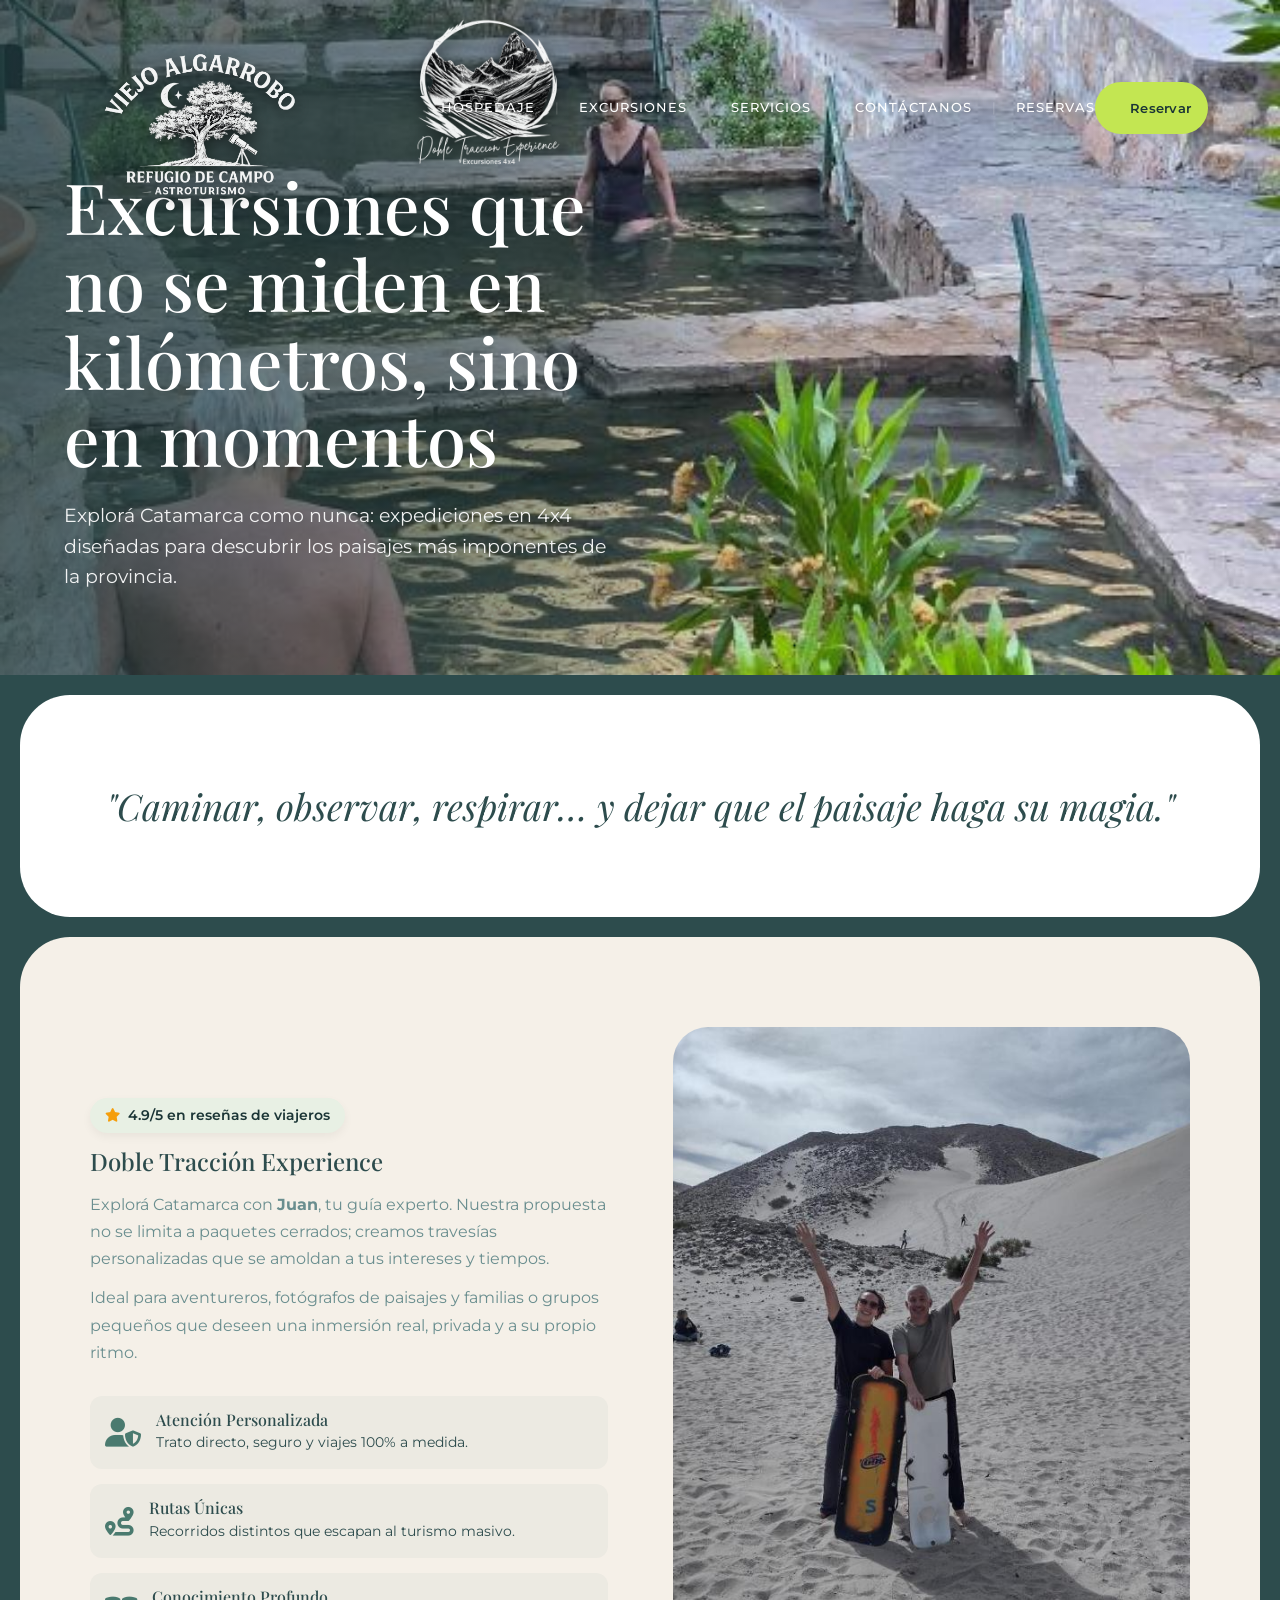
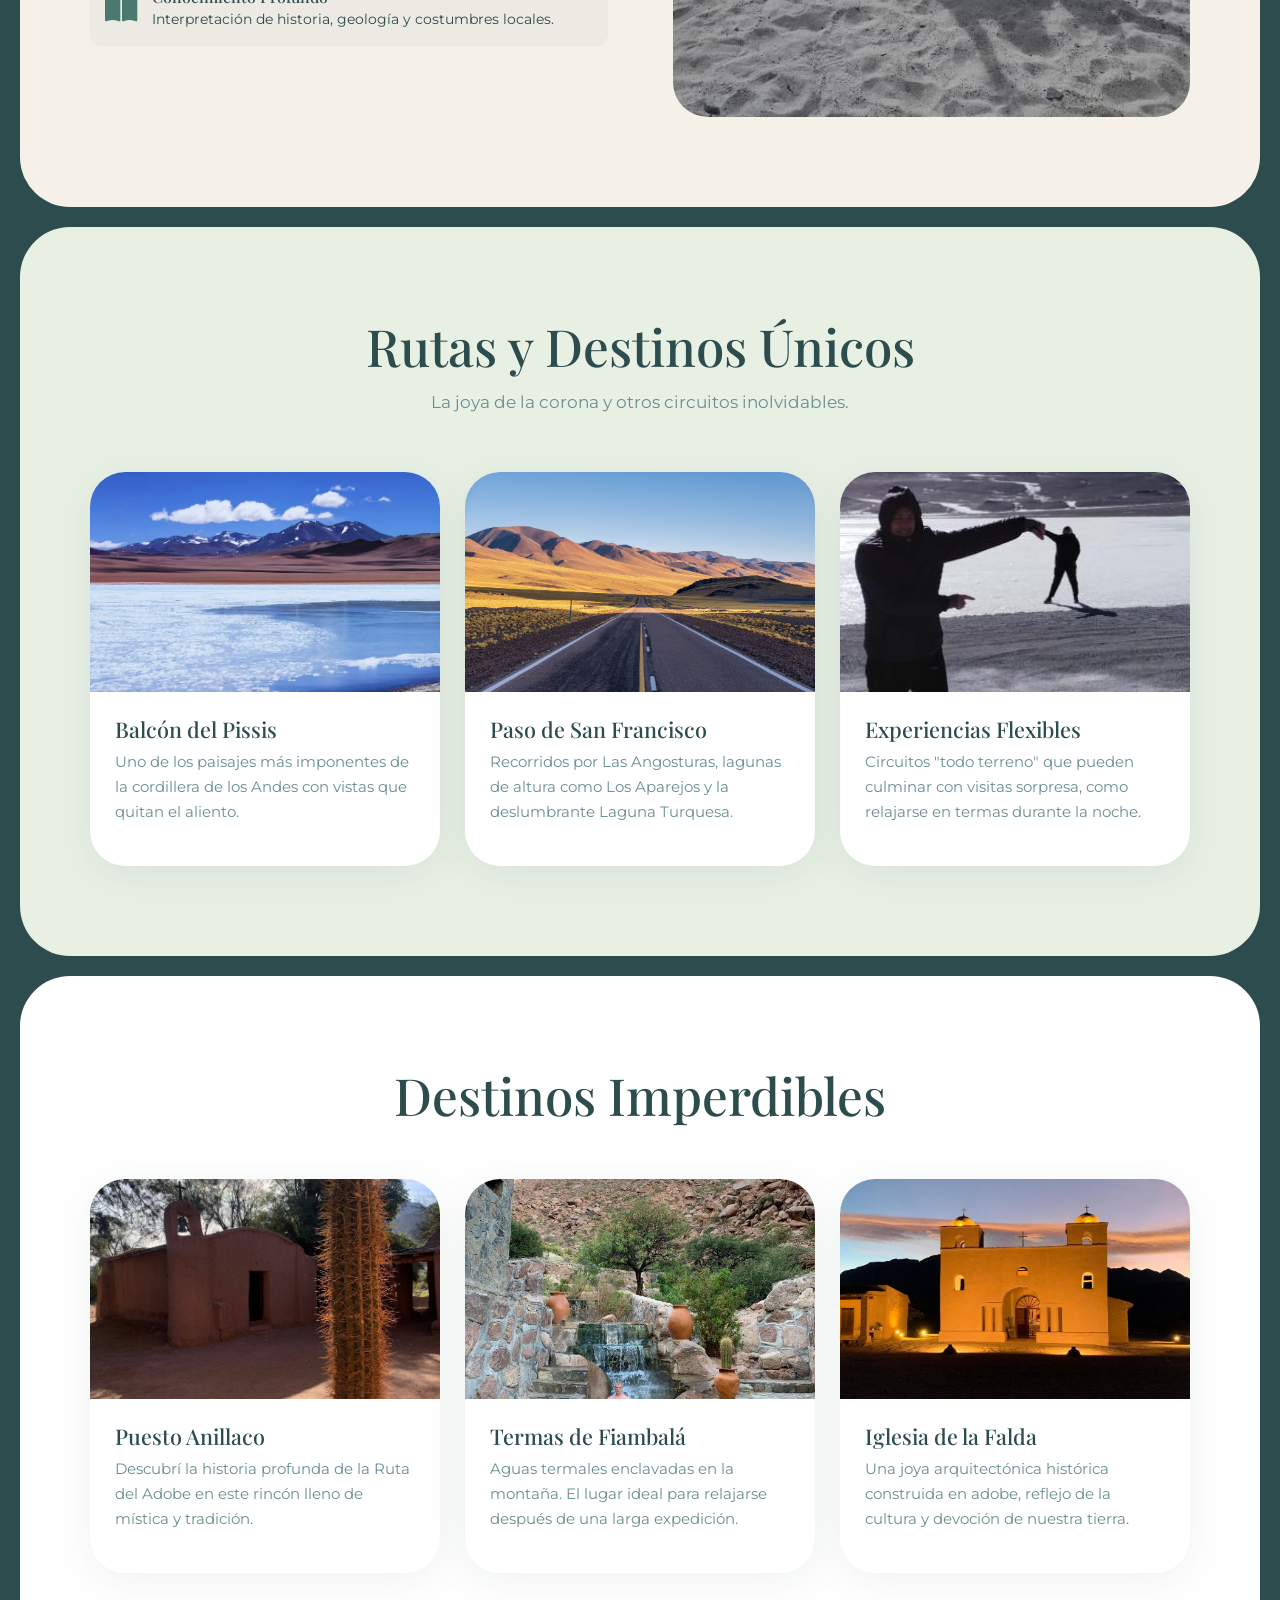
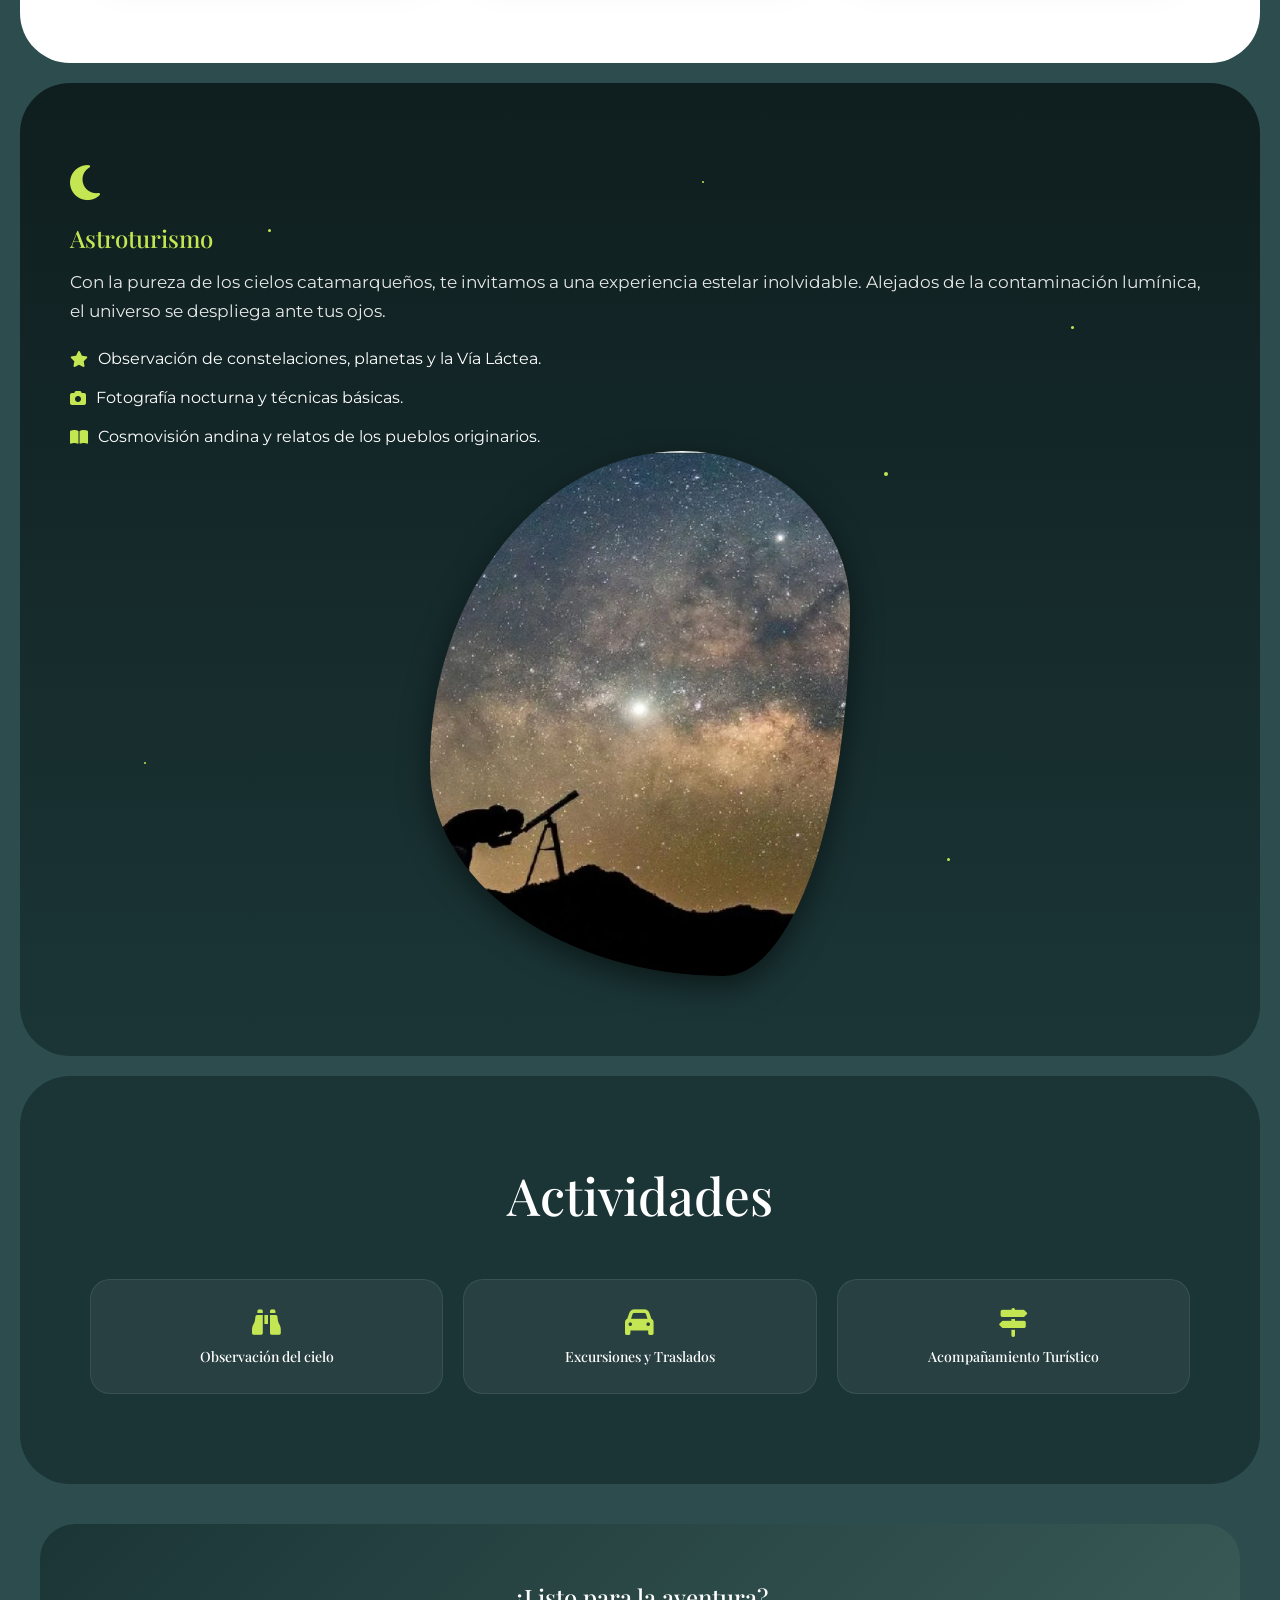
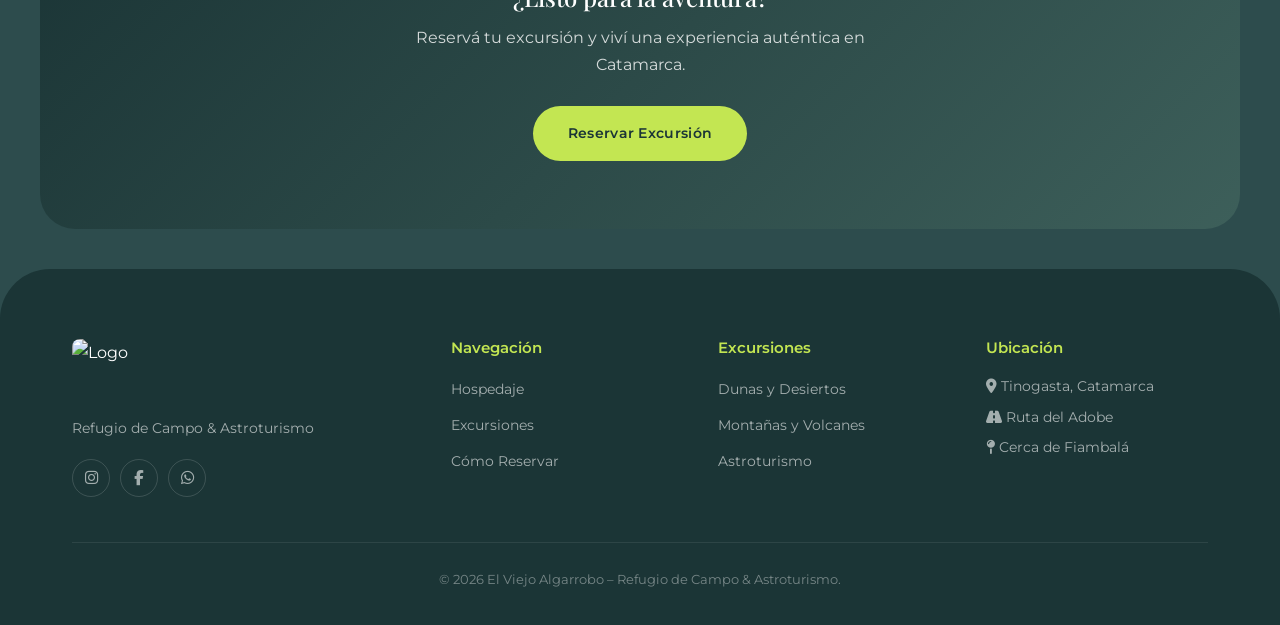
==== commit 309eb2c6: "feat: carrusel completo con 12 imagenes y ajuste de posicion imagen 5" ====
--- a/excursiones.html
+++ b/excursiones.html
@@ -16,11 +16,17 @@
     <header id="main-header">
         <div class="container">
             <nav>
-                <a href="index.html" class="logo"><img src="img/LOGO N.png" alt="El Viejo Algarrobo"></a>
+                <a href="index.html" class="logo-group">
+                    <img src="img/logo 1.png" alt="El Viejo Algarrobo" class="logo-img">
+                    <div class="logo-separator"></div>
+                    <img src="img/logo 2.png" alt="Doble Tracción" class="logo-img">
+                </a>
                 <ul class="nav-links" id="nav-links">
-                    <li><a href="index.html"><i class="fas fa-home"></i> Hospedaje</a></li>
-                    <li><a href="excursiones.html"><i class="fas fa-compass"></i> Excursiones</a></li>
-                    <li><a href="index.html#booking"><i class="fas fa-calendar-check"></i> Reservar</a></li>
+                    <li><a href="index.html">Hospedaje</a></li>
+                    <li><a href="excursiones.html">Excursiones</a></li>
+                    <li><a href="index.html#servicios">Servicios</a></li>
+                    <li><a href="index.html#ubicacion">Contáctanos</a></li>
+                    <li><a href="index.html#booking">Reservas</a></li>
                 </ul>
                 <button class="menu-toggle" id="menu-toggle" aria-label="Menú">
                     <span></span><span></span><span></span>
@@ -68,7 +74,8 @@
                         <h2 style="margin-bottom:15px;">Doble Tracción Experience</h2>
                         <p style="color:var(--text-light); margin-bottom:12px;">Explorá Catamarca con
                             <strong>Juan</strong>, tu guía experto. Nuestra propuesta no se limita a paquetes cerrados;
-                            creamos travesías personalizadas que se amoldan a tus intereses y tiempos.</p>
+                            creamos travesías personalizadas que se amoldan a tus intereses y tiempos.
+                        </p>
                         <p style="color:var(--text-light); margin-bottom:20px;">Ideal para aventureros, fotógrafos de
                             paisajes y familias o grupos pequeños que deseen una inmersión real, privada y a su propio
                             ritmo.</p>
@@ -221,16 +228,16 @@
                                     originarios.</span>
                             </div>
                         </div>
-                    <div class="features-img">
-                        <div class="astro-img-wrapper organic-shape">
-                            <div class="shooting-star shooting-star-1"></div>
-                            <div class="shooting-star shooting-star-2"></div>
-                            <div class="shooting-star shooting-star-3"></div>
-                            <img src="img/salidas/astroturismo.webp" alt="Astroturismo en Catamarca">
-                        </div>
-                    </div>
-                </div>
-            </div>
+                        <div class="features-img">
+                            <div class="astro-img-wrapper organic-shape">
+                                <div class="shooting-star shooting-star-1"></div>
+                                <div class="shooting-star shooting-star-2"></div>
+                                <div class="shooting-star shooting-star-3"></div>
+                                <img src="img/salidas/astroturismo.webp" alt="Astroturismo en Catamarca">
+                            </div>
+                        </div>
+                    </div>
+                </div>
         </section>
 
         <!-- Activities -->
--- a/style.css
+++ b/style.css
@@ -1,4 +1,4 @@
-@import url('https://fonts.googleapis.com/css2?family=DM+Serif+Display:ital@0;1&family=Inter:wght@100..900&display=swap');
+@import url('https://fonts.googleapis.com/css2?family=Montserrat:wght@300;400;500;600&family=Playfair+Display:ital,wght@0,400;0,500;0,600;0,700;1,400&display=swap');
 
 :root {
     --primary: #2D4C4D;
@@ -14,8 +14,8 @@
     --green-muted: #4A7A6F;
     --text: #2D4C4D;
     --text-light: #6A8E8F;
-    --font-serif: "DM Serif Display", serif;
-    --font-sans: "Inter", sans-serif;
+    --font-serif: "Playfair Display", serif;
+    --font-sans: "Montserrat", sans-serif;
     --radius-xl: 50px;
     --radius-lg: 35px;
     --radius-md: 20px;
@@ -35,13 +35,14 @@
     overflow-x: hidden;
 }
 
-h1, h2, h3, h4 { font-family: var(--font-serif); font-weight: 400; line-height: 1.15; }
+h1, h2, h3, h4 { font-family: var(--font-serif); font-weight: 500; line-height: 1.15; }
 a { text-decoration: none; color: inherit; transition: var(--transition); }
 ul { list-style: none; }
 img { max-width: 100%; display: block; }
 
 /* --- Utilities --- */
 .container { max-width: 1200px; margin: 0 auto; padding: 0 2rem; }
+.header-container { width: 100%; margin: 0 auto; padding: 0 5%; }
 
 .section-card {
     background: var(--cream);
@@ -135,26 +136,64 @@
     box-shadow: 0 4px 30px rgba(0,0,0,0.15);
 }
 
+header.scrolled .logo-img {
+    height: 90px;
+}
+
+header.scrolled .logo-separator {
+    height: 50px;
+}
+
+header.scrolled .logo-1 {
+    margin-bottom: 22px;
+}
+
 nav { display: flex; justify-content: space-between; align-items: center; }
-.logo img { 
-    height: 60px; 
-    border-radius: 50%; 
-    background: rgba(255, 255, 255, 0.95);
-    padding: 5px;
-    box-shadow: 0 0 15px rgba(255, 255, 255, 0.5);
-    animation: pulseNavLogo 3s infinite alternate;
-}
-
-@keyframes pulseNavLogo {
-    0% { box-shadow: 0 0 10px rgba(255, 255, 255, 0.4); }
-    100% { box-shadow: 0 0 20px rgba(255, 255, 255, 0.8); }
-}
-.nav-links { display: flex; gap: 35px; }
+.logo-group {
+    display: flex;
+    align-items: center;
+    gap: 14px;
+    transition: var(--transition);
+}
+@keyframes logoPulse {
+    0%, 100% { transform: scale(1); }
+    50% { transform: scale(1.04); }
+}
+
+.logo-img {
+    height: 180px;
+    width: auto;
+    object-fit: contain;
+    filter: drop-shadow(0px 4px 8px rgba(0, 0, 0, 0.6));
+    opacity: 0.95;
+    transition: var(--transition);
+    animation: logoPulse 4s ease-in-out infinite;
+}
+.logo-1 {
+    margin-bottom: 45px; /* Aligns the drawing by shifting the image up */
+}
+.logo-img:hover {
+    opacity: 1;
+    filter: drop-shadow(0px 6px 15px rgba(0, 0, 0, 0.8)) brightness(1.1);
+}
+.nav-links { display: flex; align-items: center; gap: 20px; }
+.nav-links li { display: flex; align-items: center; }
+.nav-links li:not(:last-child)::after {
+    content: '|';
+    color: rgba(255, 255, 255, 0.35);
+    margin-left: 20px;
+    font-size: 0.8rem;
+    font-weight: 300;
+    pointer-events: none;
+}
 .nav-links a {
-    font-weight: 500; font-size: 0.9rem;
+    font-weight: 500; font-size: 0.8rem;
     color: var(--white); position: relative;
-    letter-spacing: 0.3px;
-}
+    letter-spacing: 1px;
+    text-transform: uppercase;
+    display: flex; align-items: center; gap: 6px;
+}
+.nav-links a i { font-size: 0.9rem; color: var(--accent); }
 .nav-links a::after {
     content: ''; position: absolute; bottom: -6px; left: 0;
     width: 0; height: 2px; background: var(--accent);
@@ -225,83 +264,66 @@
 .hero-slideshow::after {
     content: ''; position: absolute; inset: 0;
     background: linear-gradient(
-        180deg,
-        rgba(27, 53, 54, 0.55) 0%,
-        rgba(27, 53, 54, 0.2) 40%,
-        rgba(27, 53, 54, 0.6) 100%
+        90deg,
+        rgba(27, 53, 54, 0.75) 0%,
+        rgba(27, 53, 54, 0.55) 35%,
+        rgba(27, 53, 54, 0.1) 60%,
+        transparent 100%
     );
     z-index: 2;
 }
 
+.hero .container {
+    width: 100%;
+    max-width: none;
+    padding: 0 5%;
+}
+
 .hero-content {
-    position: relative; z-index: 3; max-width: 700px;
-}
-
-.hero-centered {
-    display: flex; flex-direction: column;
-    align-items: center; text-align: center;
-    max-width: 800px; margin: 0 auto;
-}
-
-.hero-logo {
-    width: 180px; height: 180px;
-    border-radius: 50%;
-    object-fit: contain;
-    margin-bottom: 30px;
-    opacity: 0; transform: scale(0.8);
-    background: rgba(255, 255, 255, 0.95);
-    padding: 15px;
-    box-shadow: 0 0 30px rgba(255, 255, 255, 0.4);
-    animation: heroLogoIn 1s cubic-bezier(0.16, 1, 0.3, 1) forwards 0.3s, pulseHeroLogo 4s infinite alternate 1.3s;
-}
-
-@keyframes heroLogoIn {
-    to { opacity: 1; transform: scale(1); }
-}
-
-@keyframes pulseHeroLogo {
-    0% { box-shadow: 0 0 20px rgba(255, 255, 255, 0.4); transform: scale(1); }
-    100% { box-shadow: 0 0 50px rgba(255, 255, 255, 0.8); transform: scale(1.05); }
-}
-
-.hero-centered h1 {
-    font-size: clamp(2.5rem, 6vw, 4.5rem);
-    line-height: 1.06; margin-bottom: 18px;
-    opacity: 0; transform: translateY(30px);
-    animation: heroFadeUp 1.2s cubic-bezier(0.16, 1, 0.3, 1) forwards 0.8s;
-}
-
-.hero-centered p {
-    font-size: 1.15rem; margin-bottom: 35px;
-    opacity: 0; transform: translateY(25px);
-    animation: heroFadeUp 1.2s cubic-bezier(0.16, 1, 0.3, 1) forwards 1.1s;
-    max-width: 520px; color: rgba(255,255,255,0.9);
-}
-
-.hero-centered .hero-btns {
-    justify-content: center;
-    opacity: 0; transform: translateY(25px);
-    animation: heroFadeUp 1.2s cubic-bezier(0.16, 1, 0.3, 1) forwards 1.4s;
-}
-
-.hero h1 {
-    font-size: clamp(2.8rem, 7vw, 5rem);
-    line-height: 1.06; margin-bottom: 22px;
-    opacity: 0; transform: translateY(40px);
+    position: relative;
+    z-index: 3;
+    max-width: 550px;
+    text-align: left;
+    margin-top: 120px;
+}
+
+.hero-content h1 {
+    font-size: clamp(2.6rem, 5.8vw, 4.4rem);
+    line-height: 1.1;
+    margin-bottom: 22px;
+    font-weight: 500;
+    opacity: 0;
+    transform: translateY(40px);
     animation: heroFadeUp 1.2s cubic-bezier(0.16, 1, 0.3, 1) forwards 0.6s;
 }
 
-.hero p {
-    font-size: 1.15rem; margin-bottom: 35px;
-    opacity: 0; transform: translateY(30px);
+.hero-content p {
+    font-size: 1.2rem;
+    line-height: 1.6;
+    margin-bottom: 35px;
+    color: rgba(255, 255, 255, 0.92);
+    max-width: 600px;
+    opacity: 0;
+    transform: translateY(30px);
     animation: heroFadeUp 1.2s cubic-bezier(0.16, 1, 0.3, 1) forwards 0.9s;
-    max-width: 520px; color: rgba(255,255,255,0.9);
 }
 
 .hero-btns {
-    display: flex; gap: 15px; flex-wrap: wrap;
-    opacity: 0; transform: translateY(30px);
+    display: flex;
+    gap: 15px;
+    flex-wrap: wrap;
+    opacity: 0;
+    transform: translateY(30px);
     animation: heroFadeUp 1.2s cubic-bezier(0.16, 1, 0.3, 1) forwards 1.2s;
+}
+
+.hero-btns .btn {
+    display: inline-flex;
+    align-items: center;
+    gap: 10px;
+    padding: 14px 28px;
+    font-size: 0.9rem;
+    font-weight: 600;
 }
 
 @keyframes heroFadeUp {
@@ -310,18 +332,37 @@
 
 /* Hero dots */
 .hero-dots {
-    position: absolute; bottom: 40px; left: 50%;
-    transform: translateX(-50%); z-index: 4;
-    display: flex; gap: 10px;
-}
+    position: absolute;
+    bottom: 40px;
+    left: 50%;
+    transform: translateX(-50%);
+    z-index: 4;
+    display: flex;
+    gap: 10px;
+}
+
 .hero-dot {
-    width: 10px; height: 10px; border-radius: 50%;
-    background: rgba(255,255,255,0.4); border: none;
-    cursor: pointer; transition: var(--transition);
-}
+    width: 10px;
+    height: 10px;
+    border-radius: 50%;
+    background: rgba(255, 255, 255, 0.4);
+    border: none;
+    cursor: pointer;
+    transition: var(--transition);
+}
+
 .hero-dot.active {
-    background: var(--accent); width: 28px;
+    background: var(--accent);
+    width: 28px;
     border-radius: 10px;
+}
+
+.logo-separator {
+    width: 1px;
+    height: 100px;
+    background-color: rgba(255, 255, 255, 0.25);
+    margin: 0 8px;
+    transition: var(--transition);
 }
 
 /* --- Section Titles --- */
@@ -358,6 +399,7 @@
 }
 
 .card-img { height: 220px; overflow: hidden; }
+.big-card .card-img { height: 280px; }
 .card-img img {
     width: 100%; height: 100%; object-fit: cover;
     transition: transform 0.7s ease;
@@ -447,7 +489,7 @@
 }
 .gallery-item:hover img { transform: scale(1.08); }
 
-/* --- CTA --- */
+/* --- CTA & Project Links --- */
 .cta-banner {
     background: linear-gradient(135deg, var(--primary-dark), var(--green-card));
     color: var(--white); border-radius: var(--radius-lg);
@@ -455,6 +497,41 @@
 }
 .cta-banner h2 { color: var(--white); margin-bottom: 12px; }
 .cta-banner p { color: rgba(255,255,255,0.8); margin-bottom: 28px; max-width: 480px; margin-left: auto; margin-right: auto; }
+
+.project-links {
+    display: flex;
+    justify-content: center;
+    gap: 20px;
+    flex-wrap: wrap;
+    margin-top: 20px;
+}
+.project-btn {
+    display: inline-flex;
+    align-items: center;
+    gap: 12px;
+    padding: 18px 40px;
+    background: rgba(255, 255, 255, 0.15);
+    border: 2px solid rgba(255, 255, 255, 0.3);
+    border-radius: var(--radius-pill);
+    color: var(--white);
+    font-size: 1.15rem;
+    font-weight: 600;
+    transition: var(--transition);
+    backdrop-filter: blur(10px);
+}
+.project-btn i {
+    font-size: 1.4rem;
+    color: var(--accent);
+}
+.project-btn:hover {
+    background: var(--white);
+    color: var(--primary-dark);
+    border-color: var(--white);
+    transform: translateY(-5px);
+}
+.project-btn:hover i {
+    color: var(--primary-dark);
+}
 
 /* --- Astro Section --- */
 .astro-section {
@@ -624,7 +701,19 @@
 }
 
 @media (max-width: 768px) {
+    header {
+        transform: translateY(-100%);
+        opacity: 0;
+        transition: transform 0.6s cubic-bezier(0.16, 1, 0.3, 1), opacity 0.6s ease, background 0.5s ease;
+    }
+    header.scrolled {
+        transform: translateY(0);
+        opacity: 1;
+    }
+    .logo-img { height: 90px; }
+    .logo-separator { height: 50px; }
     .section-card { padding: 45px 22px; margin: 8px; border-radius: var(--radius-lg); }
+    .hero-content { max-width: 100%; }
     .menu-toggle { display: flex; }
     .nav-links { 
         position: absolute; top: 100%; left: 0; width: 100%;
@@ -635,6 +724,7 @@
         max-height: 0; overflow: hidden; opacity: 0;
         transition: all 0.4s cubic-bezier(0.4, 0, 0.2, 1);
     }
+    .nav-links li:not(:last-child)::after { display: none; }
     .nav-links.active {
         max-height: 400px; opacity: 1; padding: 30px;
     }
